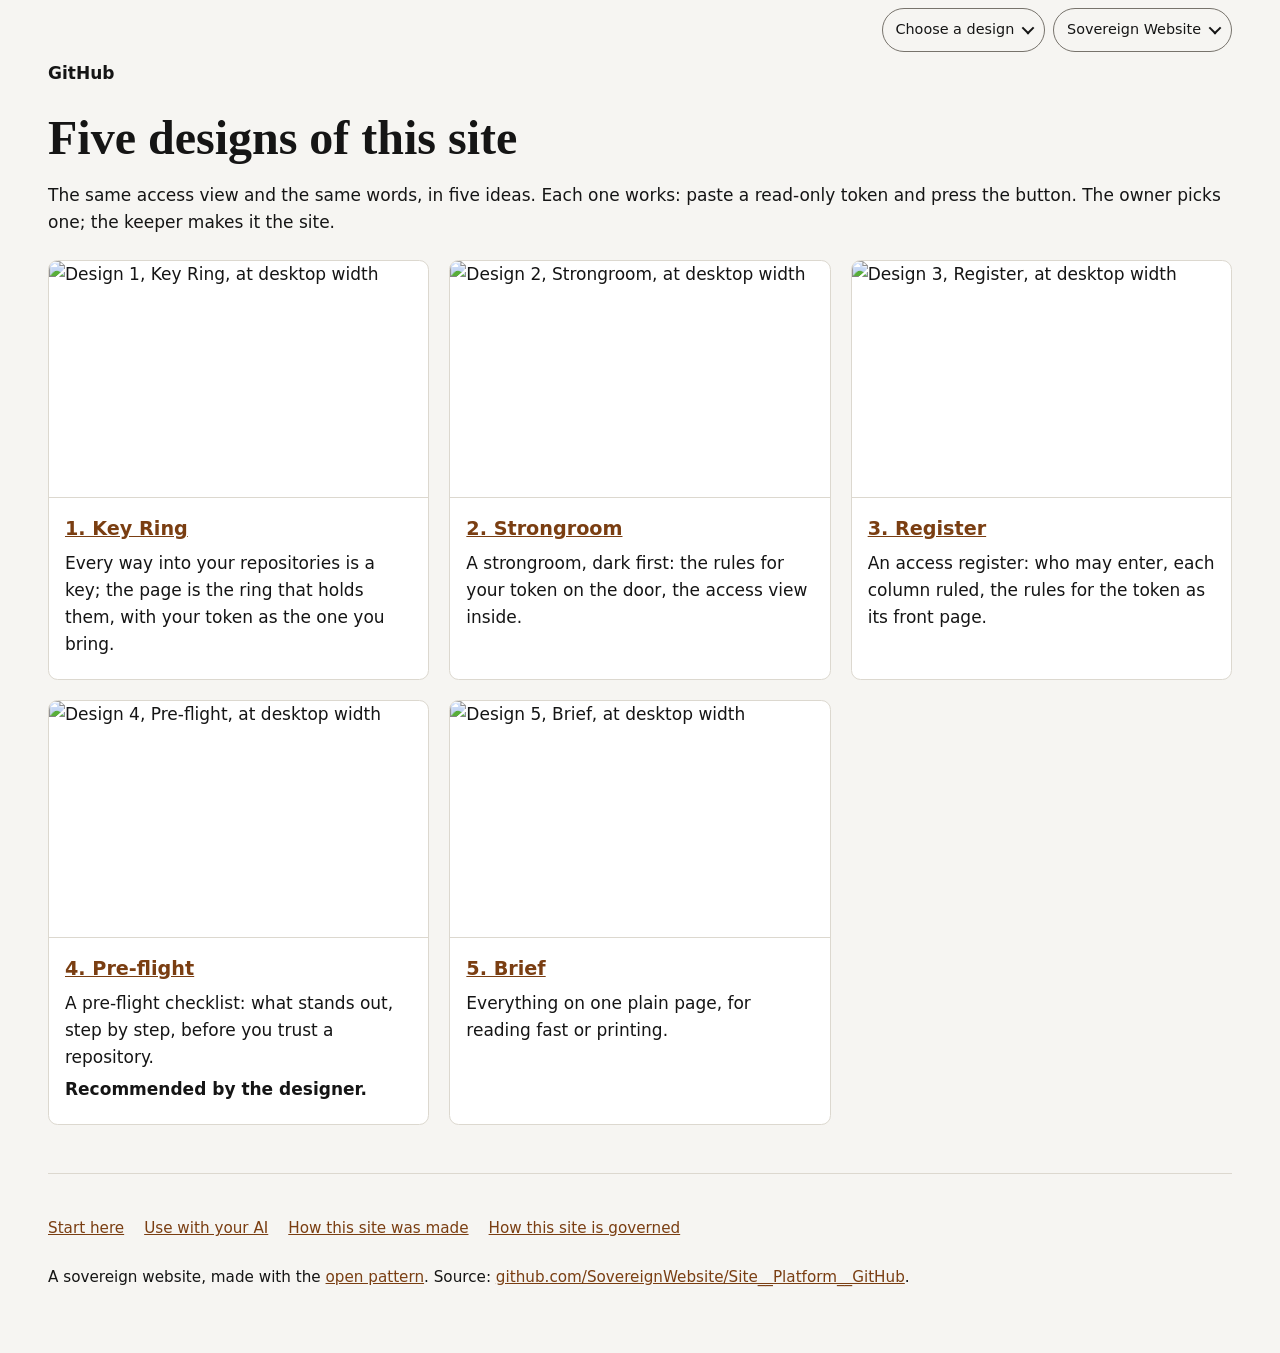
==== site/designs/index.html @ 48abb9e8 "Designs: five designs of the home page, round 1 (design.c) Key Ring, Strongroom, Register, Pre-fligh" ====
<!doctype html>
<html lang="en-GB">
<head>
<meta charset="utf-8">
<meta name="viewport" content="width=device-width, initial-scale=1">
<meta name="color-scheme" content="light dark">
<meta http-equiv="Content-Security-Policy" content="default-src 'self'; connect-src 'self' https://api.github.com; img-src 'self'; style-src 'self' 'unsafe-inline'; script-src 'self'; base-uri 'none'; form-action 'self'">
<title>Five designs, GitHub</title>
<meta name="description" content="Five designs of github.platform.sovereignweb.site, the same access view in five ideas, side by side.">
<meta property="og:type" content="website">
<meta property="og:site_name" content="GitHub">
<meta property="og:locale" content="en_GB">
<meta property="og:url" content="https://github.platform.sovereignweb.site/designs/">
<meta property="og:title" content="Five designs, GitHub">
<meta property="og:description" content="Five designs of github.platform.sovereignweb.site, the same access view in five ideas, side by side.">
<meta property="og:image" content="https://github.platform.sovereignweb.site/assets/share/card-1200x630.jpg">
<meta property="og:image:width" content="1200">
<meta property="og:image:height" content="630">
<meta property="og:image:alt" content="GitHub">
<meta name="twitter:card" content="summary_large_image">
<meta name="twitter:title" content="Five designs, GitHub">
<meta name="twitter:description" content="Five designs of github.platform.sovereignweb.site, the same access view in five ideas, side by side.">
<meta name="twitter:image" content="https://github.platform.sovereignweb.site/assets/share/card-1200x630.jpg">
<link rel="canonical" href="https://github.platform.sovereignweb.site/designs/">
<style>
*{box-sizing:border-box}
html{color-scheme:light dark;-webkit-text-size-adjust:100%}
body{margin:0;font:1.0625rem/1.6 system-ui,-apple-system,"Segoe UI",Roboto,sans-serif;background:var(--bg);color:var(--fg);overflow-wrap:break-word}
a{color:var(--link)}
:focus-visible{outline:3px solid var(--focus);outline-offset:2px}
.skip{position:absolute;left:-999px;top:.5rem;z-index:99;background:var(--bg);color:var(--fg);padding:.5rem .9rem;border:2px solid var(--focus)}
.skip:focus{left:1rem}
main *{min-width:0}
.chrome{display:flex;flex-wrap:wrap;gap:.5rem;align-items:center;justify-content:flex-end;position:relative;z-index:5;padding-top:.5rem}
.chrome details{position:relative}
.chrome summary{cursor:pointer;list-style:none;min-height:44px;display:inline-flex;align-items:center;padding:.35rem .8rem;border:1px solid var(--ctl);border-radius:999px;font-size:.9rem;background:var(--bg);color:var(--fg)}
.chrome summary::-webkit-details-marker{display:none}
.chrome summary::after{content:"";width:.45rem;height:.45rem;margin-left:.5rem;border-right:2px solid currentColor;border-bottom:2px solid currentColor;transform:rotate(45deg) translateY(-2px)}
.chrome details[open] summary::after{transform:rotate(-135deg)}
.chrome ul{position:absolute;right:0;top:calc(100% + .35rem);margin:0;padding:.4rem;list-style:none;min-width:15rem;max-width:calc(100vw - 2rem);background:var(--bg);color:var(--fg);border:1px solid var(--ctl);border-radius:.6rem;box-shadow:0 .6rem 1.6rem rgba(0,0,0,.25)}
.chrome li a{display:block;padding:.55rem .7rem;border-radius:.4rem;color:var(--fg);text-decoration:none;font-size:.95rem}
.chrome li a:hover,.chrome li a:focus-visible{background:var(--hover)}
.chrome li a[aria-current]{font-weight:700;text-decoration:underline}
.chrome .gap{border-top:1px solid var(--ctl);margin-top:.3rem;padding-top:.3rem}
.chrome small{display:block;font-size:.85rem;color:var(--muted);font-weight:400}
.vh{position:absolute;width:1px;height:1px;overflow:hidden;clip:rect(0 0 0 0);white-space:nowrap}
.signin{display:grid;grid-template-columns:1fr auto auto;gap:.4rem .6rem;align-items:end;margin:1.25rem 0 .5rem}
.signin label{font-size:.9rem;color:var(--muted);grid-row:1}
.signin label[for=__none]{grid-column:2}
.signin input,.signin select,.signin button{font:inherit;font-size:1rem;padding:.55rem .7rem;border:1px solid var(--ctl);border-radius:6px;background:var(--field);color:var(--fg);min-height:44px}
.signin input{grid-column:1;grid-row:2}.signin select{grid-column:2;grid-row:2}
.signin button{grid-column:3;grid-row:2;background:var(--accent);color:var(--on-accent);border-color:var(--accent);font-weight:700;cursor:pointer}
@media (max-width:30rem){.signin{grid-template-columns:1fr auto}.signin button{grid-column:1/-1;grid-row:3}}
.status{font-weight:700;min-height:1.6em}
.note{font-size:.95rem;color:var(--muted)}
button.small,.out select{font:inherit;font-size:1rem;padding:.4rem .7rem;border:1px solid var(--ctl);border-radius:6px;background:var(--field);color:var(--link);font-weight:700;min-height:44px;cursor:pointer}
.out select{color:var(--fg);font-weight:400}
.out label{color:var(--muted)}
#forget{margin:.3rem 0}
.out h3{font-size:1.1rem;margin:1rem 0 .3rem}
.out table{border-collapse:collapse;width:100%;font-size:.95rem}
.out caption{text-align:left;font-weight:700;padding:.4rem 0}
.out th,.out td{text-align:left;vertical-align:top;padding:.45rem .6rem;border-bottom:1px solid var(--line);overflow-wrap:anywhere}
.out thead th{color:var(--muted);font-size:.9rem}
.scroll{overflow-x:auto;margin:1rem 0}
.out table{border-collapse:collapse;width:100%;font-size:.95rem}
.out caption{text-align:left;font-weight:700;padding:.4rem 0}
.out th,.out td{text-align:left;vertical-align:top;padding:.45rem .6rem;border-bottom:1px solid var(--line)}
.out thead th{color:var(--muted);font-size:.9rem}
.out th .sub{display:block;font-weight:400;color:var(--muted);font-size:.875rem}
.out tr.group th{background:var(--hover);font-size:.875rem;letter-spacing:.06em;text-transform:uppercase}
.out td.vals{white-space:pre-wrap;font-family:ui-monospace,SFMono-Regular,Menlo,monospace;overflow-wrap:anywhere}
.out td.ok{color:var(--ok);font-weight:700;white-space:nowrap}
.out td.bad{color:var(--bad);font-weight:700}
.out td.num{text-align:right;font-variant-numeric:tabular-nums}
.sent{font-size:.9rem;color:var(--muted)}
footer{padding:2rem 0 3rem;font-size:.95rem}
footer nav{display:flex;flex-wrap:wrap;gap:.25rem 1.25rem}
footer nav a{min-height:44px;display:inline-flex;align-items:center}
@media print{.chrome,.skip,.signin,#forget{display:none}}

:root{--bg:#f6f5f2;--fg:#151515;--muted:#4f4c47;--link:#7a3e12;--focus:#7a3e12;--ctl:#77736c;--hover:#e9e6df;--card:#fff;--line:#dcd8cf;--field:#fff;--accent:#7a3e12;--on-accent:#fff;--ok:#1d6b45;--bad:#a13a2a}
@media (prefers-color-scheme:dark){:root{--bg:#121212;--fg:#efede8;--muted:#bdb9b1;--link:#f0b27a;--focus:#f0b27a;--ctl:#85817a;--hover:#222;--card:#1c1c1c;--line:#333;--field:#1a1a1a;--accent:#f0b27a;--on-accent:#1a0f06;--ok:#86ddb3;--bad:#ff9b8a}}
.wrap{max-width:76rem;margin:0 auto;padding:0 1rem}
.brand{font-weight:800;color:var(--fg);text-decoration:none;min-height:44px;display:inline-flex;align-items:center}
h1{font:700 clamp(2rem,5.5vw,3rem)/1.1 Georgia,serif;margin:1rem 0 .75rem}
.cards{list-style:none;margin:1.5rem 0 3rem;padding:0;display:grid;gap:1.25rem;grid-template-columns:repeat(auto-fit,minmax(min(100%,20rem),1fr))}
.cards li{background:var(--card);border:1px solid var(--line);border-radius:.6rem;overflow:hidden}
.cards img{display:block;max-width:100%;height:auto;aspect-ratio:16/10;object-fit:cover;object-position:top;width:100%;border-bottom:1px solid var(--line)}
.cards .b{padding:1rem}.cards h2{font-size:1.2rem;margin:0 0 .3rem}.cards p{margin:.3rem 0}
footer{border-top:1px solid var(--line)}
</style>
</head>
<body>
<a class="skip" href="#main">Skip to content</a>
<div class="wrap"><nav class="chrome" aria-label="Designs and the Sovereign Website family">
<details><summary>Choose a design</summary><ul><li><a href="/designs/1/">1. Key Ring<small>Every way into your repositories is a key; the page is the ring that holds them, with your token as the one you bring.</small></a></li><li><a href="/designs/2/">2. Strongroom<small>A strongroom, dark first: the rules for your token on the door, the access view inside.</small></a></li><li><a href="/designs/3/">3. Register<small>An access register: who may enter, each column ruled, the rules for the token as its front page.</small></a></li><li><a href="/designs/4/">4. Pre-flight<small>A pre-flight checklist: what stands out, step by step, before you trust a repository.</small></a></li><li><a href="/designs/5/">5. Brief<small>Everything on one plain page, for reading fast or printing.</small></a></li><li class="gap"><a href="/designs/">All five, side by side</a></li><li><a href="/">The site as it is now</a></li></ul></details>
<details><summary>Sovereign Website</summary><ul><li><a href="/start/">Start here</a></li><li><a href="/agents/">Use with your AI</a></li><li><a href="/admin/">How this site was made</a></li><li class="gap"><a href="/policy/">How this site is governed</a></li><li><a href="https://sovereignwebsite.ai/">Sovereign Website</a></li><li><a href="https://sovereignwebsite.org/">Principles</a></li><li><a href="https://sovereignwebsite.site/">Hosted</a></li><li><a href="https://hub.sovereignweb.site/">Hub</a></li><li><a href="https://agents.sovereignweb.site/">Agents</a></li><li><a href="https://vault.sovereignwebsite.site/">Vault</a></li><li><a href="https://agenticcells.ai/">AgentiCCells</a></li><li><a href="https://riskmandate.ai/">RiskMandate</a></li><li><a href="https://newsroom.sgit.ai/">Newsroom</a></li></ul></details>
</nav>
<header><a class="brand" href="/">GitHub</a></header>
<main id="main"><h1>Five designs of this site</h1>
<p>The same access view and the same words, in five ideas. Each one works: paste a read-only token and press the button. The owner picks one; the keeper makes it the site.</p>
<ul class="cards"><li><img src="/designs/1/shot-1366.webp" alt="Design 1, Key Ring, at desktop width" width="1366" height="854" loading="lazy"><div class="b"><h2><a href="/designs/1/">1. Key Ring</a></h2><p>Every way into your repositories is a key; the page is the ring that holds them, with your token as the one you bring.</p></div></li><li><img src="/designs/2/shot-1366.webp" alt="Design 2, Strongroom, at desktop width" width="1366" height="854" loading="lazy"><div class="b"><h2><a href="/designs/2/">2. Strongroom</a></h2><p>A strongroom, dark first: the rules for your token on the door, the access view inside.</p></div></li><li><img src="/designs/3/shot-1366.webp" alt="Design 3, Register, at desktop width" width="1366" height="854" loading="lazy"><div class="b"><h2><a href="/designs/3/">3. Register</a></h2><p>An access register: who may enter, each column ruled, the rules for the token as its front page.</p></div></li><li><img src="/designs/4/shot-1366.webp" alt="Design 4, Pre-flight, at desktop width" width="1366" height="854" loading="lazy"><div class="b"><h2><a href="/designs/4/">4. Pre-flight</a></h2><p>A pre-flight checklist: what stands out, step by step, before you trust a repository.</p><p><strong>Recommended by the designer.</strong></p></div></li><li><img src="/designs/5/shot-1366.webp" alt="Design 5, Brief, at desktop width" width="1366" height="854" loading="lazy"><div class="b"><h2><a href="/designs/5/">5. Brief</a></h2><p>Everything on one plain page, for reading fast or printing.</p></div></li></ul></main>
<footer>
<nav aria-label="About this site"><a href="/start/">Start here</a> <a href="/agents/">Use with your AI</a> <a href="/admin/">How this site was made</a> <a href="/policy/">How this site is governed</a></nav>
<p>A sovereign website, made with the <a href="https://sovereignwebsite.org/">open pattern</a>. Source: <a href="https://github.com/SovereignWebsite/Site__Platform__GitHub">github.com/SovereignWebsite/Site__Platform__GitHub</a>.</p>
</footer>
</div></body>
</html>
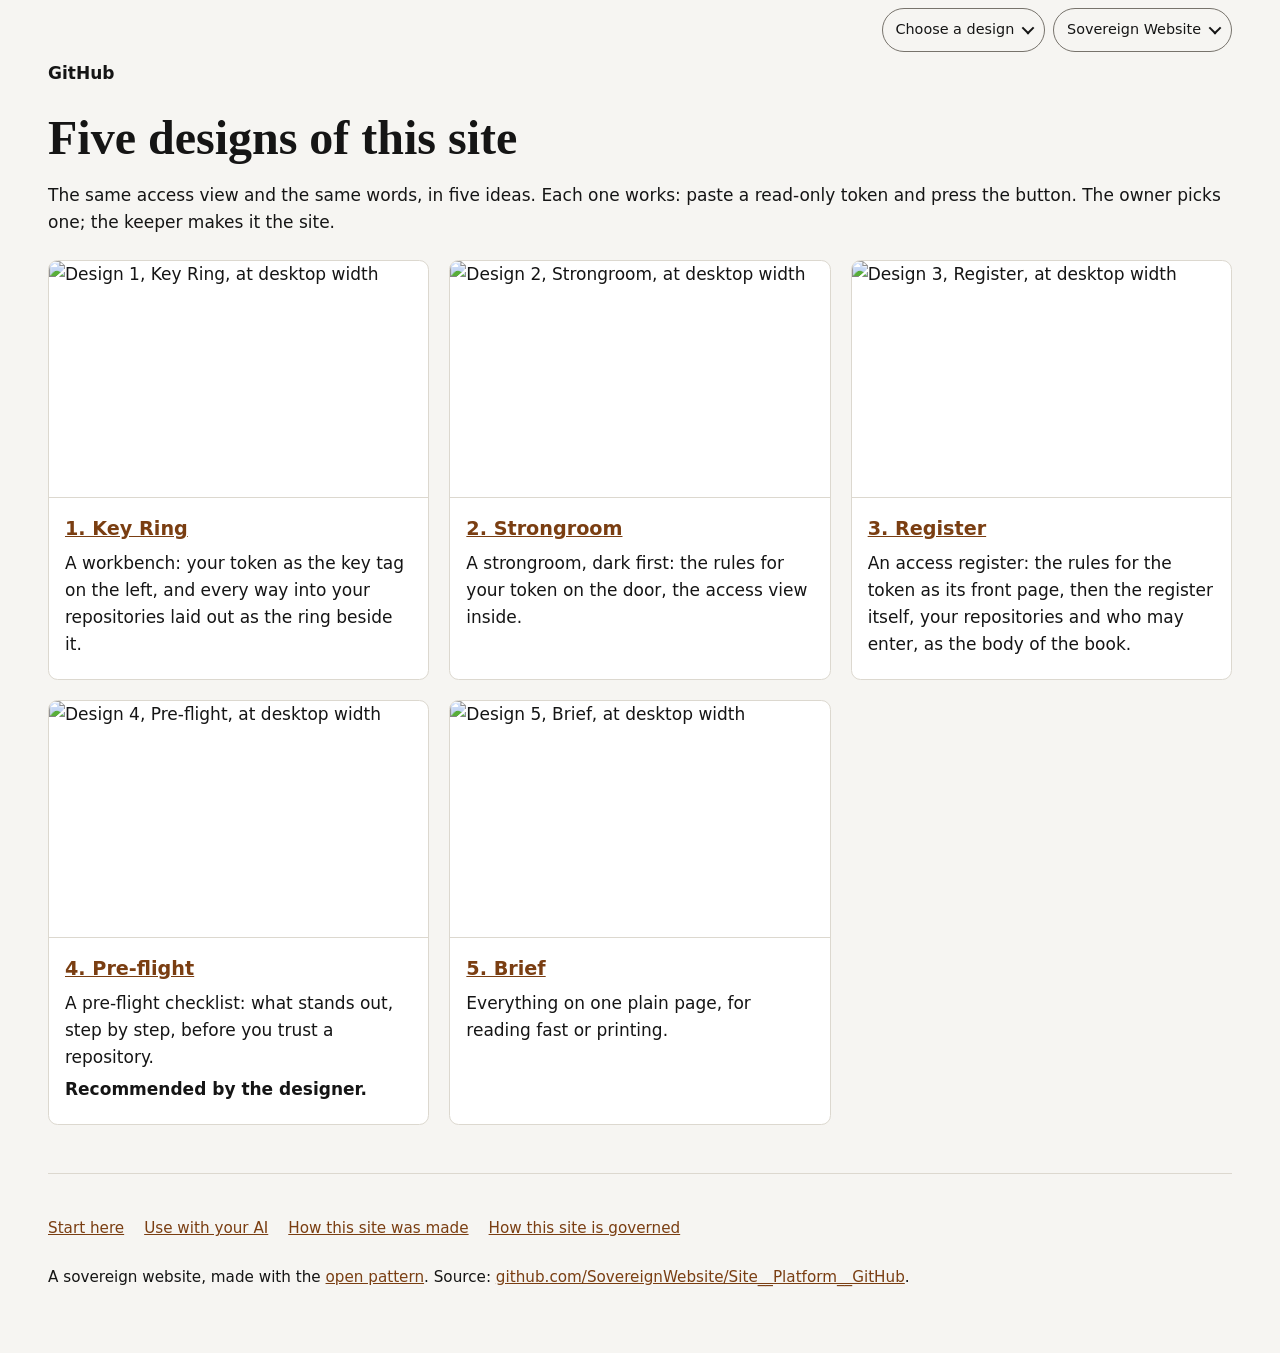
==== commit bef31918: "Designs: round 2, Key Ring and Register rebuilt around the results (design.c) Key Ring becomes a wor" ====
--- a/site/designs/index.html
+++ b/site/designs/index.html
@@ -43,6 +43,11 @@
 .chrome li a[aria-current]{font-weight:700;text-decoration:underline}
 .chrome .gap{border-top:1px solid var(--ctl);margin-top:.3rem;padding-top:.3rem}
 .chrome small{display:block;font-size:.85rem;color:var(--muted);font-weight:400}
+.ring:has(#out:not(:empty)) .empty,.book:has(#out:not(:empty)) .empty{display:none}
+.out .scroll{overflow-x:auto}
+main .out table th,main .out table td{overflow-wrap:normal;word-break:normal;white-space:nowrap}
+main .out table td:nth-child(6){white-space:normal;min-width:10rem}
+.out table{min-width:38rem}
 .vh{position:absolute;width:1px;height:1px;overflow:hidden;clip:rect(0 0 0 0);white-space:nowrap}
 .signin{display:grid;grid-template-columns:1fr auto auto;gap:.4rem .6rem;align-items:end;margin:1.25rem 0 .5rem}
 .signin label{font-size:.9rem;color:var(--muted);grid-row:1}
@@ -94,13 +99,13 @@
 <body>
 <a class="skip" href="#main">Skip to content</a>
 <div class="wrap"><nav class="chrome" aria-label="Designs and the Sovereign Website family">
-<details><summary>Choose a design</summary><ul><li><a href="/designs/1/">1. Key Ring<small>Every way into your repositories is a key; the page is the ring that holds them, with your token as the one you bring.</small></a></li><li><a href="/designs/2/">2. Strongroom<small>A strongroom, dark first: the rules for your token on the door, the access view inside.</small></a></li><li><a href="/designs/3/">3. Register<small>An access register: who may enter, each column ruled, the rules for the token as its front page.</small></a></li><li><a href="/designs/4/">4. Pre-flight<small>A pre-flight checklist: what stands out, step by step, before you trust a repository.</small></a></li><li><a href="/designs/5/">5. Brief<small>Everything on one plain page, for reading fast or printing.</small></a></li><li class="gap"><a href="/designs/">All five, side by side</a></li><li><a href="/">The site as it is now</a></li></ul></details>
+<details><summary>Choose a design</summary><ul><li><a href="/designs/1/">1. Key Ring<small>A workbench: your token as the key tag on the left, and every way into your repositories laid out as the ring beside it.</small></a></li><li><a href="/designs/2/">2. Strongroom<small>A strongroom, dark first: the rules for your token on the door, the access view inside.</small></a></li><li><a href="/designs/3/">3. Register<small>An access register: the rules for the token as its front page, then the register itself, your repositories and who may enter, as the body of the book.</small></a></li><li><a href="/designs/4/">4. Pre-flight<small>A pre-flight checklist: what stands out, step by step, before you trust a repository.</small></a></li><li><a href="/designs/5/">5. Brief<small>Everything on one plain page, for reading fast or printing.</small></a></li><li class="gap"><a href="/designs/">All five, side by side</a></li><li><a href="/">The site as it is now</a></li></ul></details>
 <details><summary>Sovereign Website</summary><ul><li><a href="/start/">Start here</a></li><li><a href="/agents/">Use with your AI</a></li><li><a href="/admin/">How this site was made</a></li><li class="gap"><a href="/policy/">How this site is governed</a></li><li><a href="https://sovereignwebsite.ai/">Sovereign Website</a></li><li><a href="https://sovereignwebsite.org/">Principles</a></li><li><a href="https://sovereignwebsite.site/">Hosted</a></li><li><a href="https://hub.sovereignweb.site/">Hub</a></li><li><a href="https://agents.sovereignweb.site/">Agents</a></li><li><a href="https://vault.sovereignwebsite.site/">Vault</a></li><li><a href="https://agenticcells.ai/">AgentiCCells</a></li><li><a href="https://riskmandate.ai/">RiskMandate</a></li><li><a href="https://newsroom.sgit.ai/">Newsroom</a></li></ul></details>
 </nav>
 <header><a class="brand" href="/">GitHub</a></header>
 <main id="main"><h1>Five designs of this site</h1>
 <p>The same access view and the same words, in five ideas. Each one works: paste a read-only token and press the button. The owner picks one; the keeper makes it the site.</p>
-<ul class="cards"><li><img src="/designs/1/shot-1366.webp" alt="Design 1, Key Ring, at desktop width" width="1366" height="854" loading="lazy"><div class="b"><h2><a href="/designs/1/">1. Key Ring</a></h2><p>Every way into your repositories is a key; the page is the ring that holds them, with your token as the one you bring.</p></div></li><li><img src="/designs/2/shot-1366.webp" alt="Design 2, Strongroom, at desktop width" width="1366" height="854" loading="lazy"><div class="b"><h2><a href="/designs/2/">2. Strongroom</a></h2><p>A strongroom, dark first: the rules for your token on the door, the access view inside.</p></div></li><li><img src="/designs/3/shot-1366.webp" alt="Design 3, Register, at desktop width" width="1366" height="854" loading="lazy"><div class="b"><h2><a href="/designs/3/">3. Register</a></h2><p>An access register: who may enter, each column ruled, the rules for the token as its front page.</p></div></li><li><img src="/designs/4/shot-1366.webp" alt="Design 4, Pre-flight, at desktop width" width="1366" height="854" loading="lazy"><div class="b"><h2><a href="/designs/4/">4. Pre-flight</a></h2><p>A pre-flight checklist: what stands out, step by step, before you trust a repository.</p><p><strong>Recommended by the designer.</strong></p></div></li><li><img src="/designs/5/shot-1366.webp" alt="Design 5, Brief, at desktop width" width="1366" height="854" loading="lazy"><div class="b"><h2><a href="/designs/5/">5. Brief</a></h2><p>Everything on one plain page, for reading fast or printing.</p></div></li></ul></main>
+<ul class="cards"><li><img src="/designs/1/shot-1366.webp" alt="Design 1, Key Ring, at desktop width" width="1366" height="854" loading="lazy"><div class="b"><h2><a href="/designs/1/">1. Key Ring</a></h2><p>A workbench: your token as the key tag on the left, and every way into your repositories laid out as the ring beside it.</p></div></li><li><img src="/designs/2/shot-1366.webp" alt="Design 2, Strongroom, at desktop width" width="1366" height="854" loading="lazy"><div class="b"><h2><a href="/designs/2/">2. Strongroom</a></h2><p>A strongroom, dark first: the rules for your token on the door, the access view inside.</p></div></li><li><img src="/designs/3/shot-1366.webp" alt="Design 3, Register, at desktop width" width="1366" height="854" loading="lazy"><div class="b"><h2><a href="/designs/3/">3. Register</a></h2><p>An access register: the rules for the token as its front page, then the register itself, your repositories and who may enter, as the body of the book.</p></div></li><li><img src="/designs/4/shot-1366.webp" alt="Design 4, Pre-flight, at desktop width" width="1366" height="854" loading="lazy"><div class="b"><h2><a href="/designs/4/">4. Pre-flight</a></h2><p>A pre-flight checklist: what stands out, step by step, before you trust a repository.</p><p><strong>Recommended by the designer.</strong></p></div></li><li><img src="/designs/5/shot-1366.webp" alt="Design 5, Brief, at desktop width" width="1366" height="854" loading="lazy"><div class="b"><h2><a href="/designs/5/">5. Brief</a></h2><p>Everything on one plain page, for reading fast or printing.</p></div></li></ul></main>
 <footer>
 <nav aria-label="About this site"><a href="/start/">Start here</a> <a href="/agents/">Use with your AI</a> <a href="/admin/">How this site was made</a> <a href="/policy/">How this site is governed</a></nav>
 <p>A sovereign website, made with the <a href="https://sovereignwebsite.org/">open pattern</a>. Source: <a href="https://github.com/SovereignWebsite/Site__Platform__GitHub">github.com/SovereignWebsite/Site__Platform__GitHub</a>.</p>
